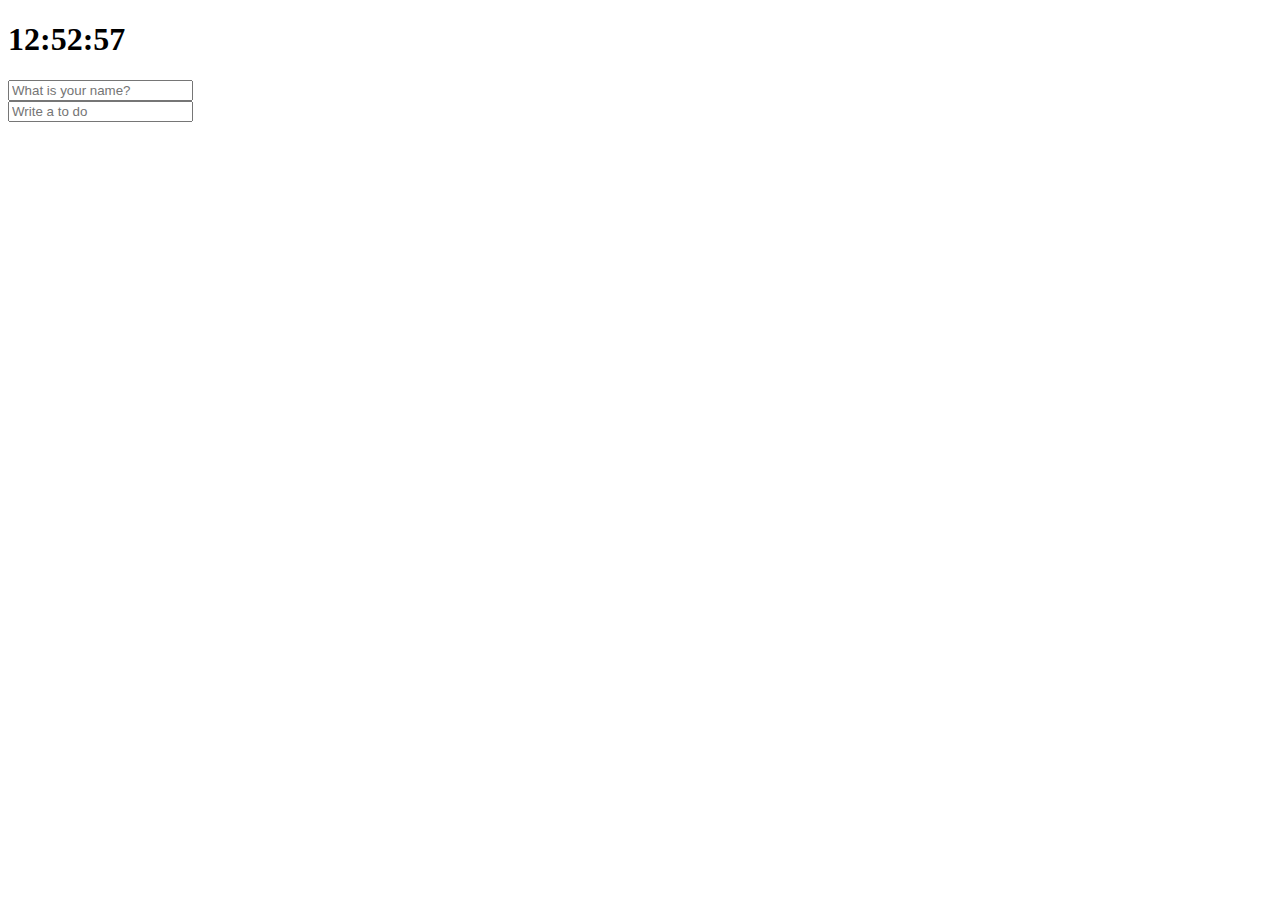
==== Momentum/index.html @ e649c4ae "Mementum init and working on" ====
<!DOCTYPE html>
<html>

<head>
    <title>Something</title>
    <meta charset="utf-8" />
    <link rel="stylesheet" href="index.css">
</head>

<body>
    <div class="js-clock">
        <h1>00:00</h1>
    </div>
    <form class="js-form form">
        <input type="text" placeholder="What is your name?" />
    </form>
    <h4 class="js-greetings greetings"></h4>
    <form class="js-toDoForm">
        <input type="text" placeholder="Write a to do" />
    </form>
    <ul class="js-toDoList">
    </ul>
    <script src="clock.js"></script>
    <script src="gretting.js"></script>
    <script src="todo.js"></script>
</body>

</html>
---- Momentum/index.css ----
.form,
.greetings {
    display: none;
}

.showing {
    display: block;
}
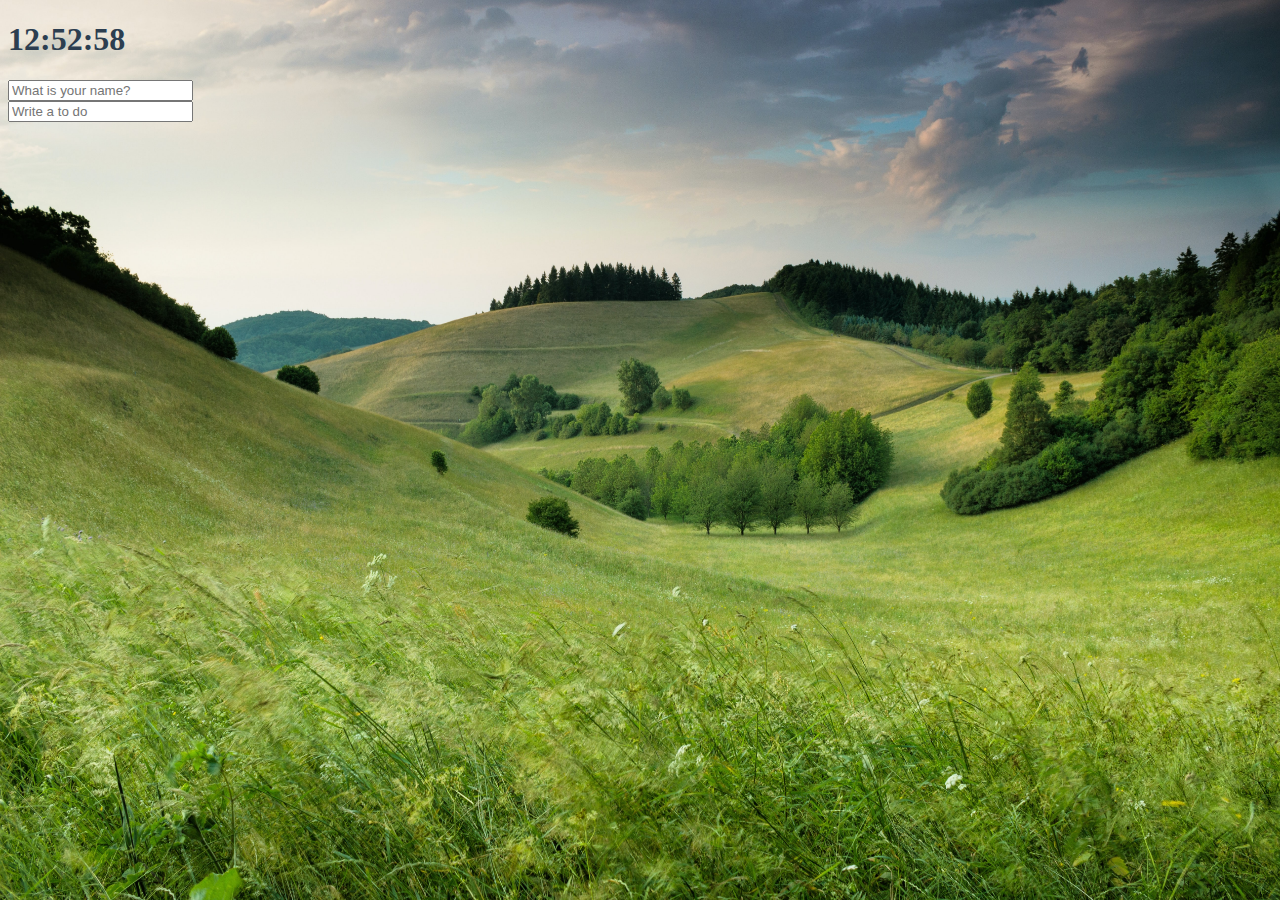
==== commit 5b23fba4: "Back Ground Image" ====
--- a/Momentum/index.html
+++ b/Momentum/index.html
@@ -23,6 +23,7 @@
     <script src="clock.js"></script>
     <script src="gretting.js"></script>
     <script src="todo.js"></script>
+    <script src="bg.js"></script>
 </body>
 
 </html>--- a/Momentum/index.css
+++ b/Momentum/index.css
@@ -1,3 +1,7 @@
+body {
+    color: #2c3e50;
+}
+
 .form,
 .greetings {
     display: none;
@@ -5,4 +9,24 @@
 
 .showing {
     display: block;
+}
+
+@keyframes fadeIn {
+    from {
+        opacity: 0;
+    }
+
+    to {
+        opacity: 1;
+    }
+}
+
+.bgImage {
+    position: absolute;
+    top: 0;
+    left: 0;
+    width: 100%;
+    height: 100%;
+    z-index: -1;
+    animation: fadeIn .5s linear;
 }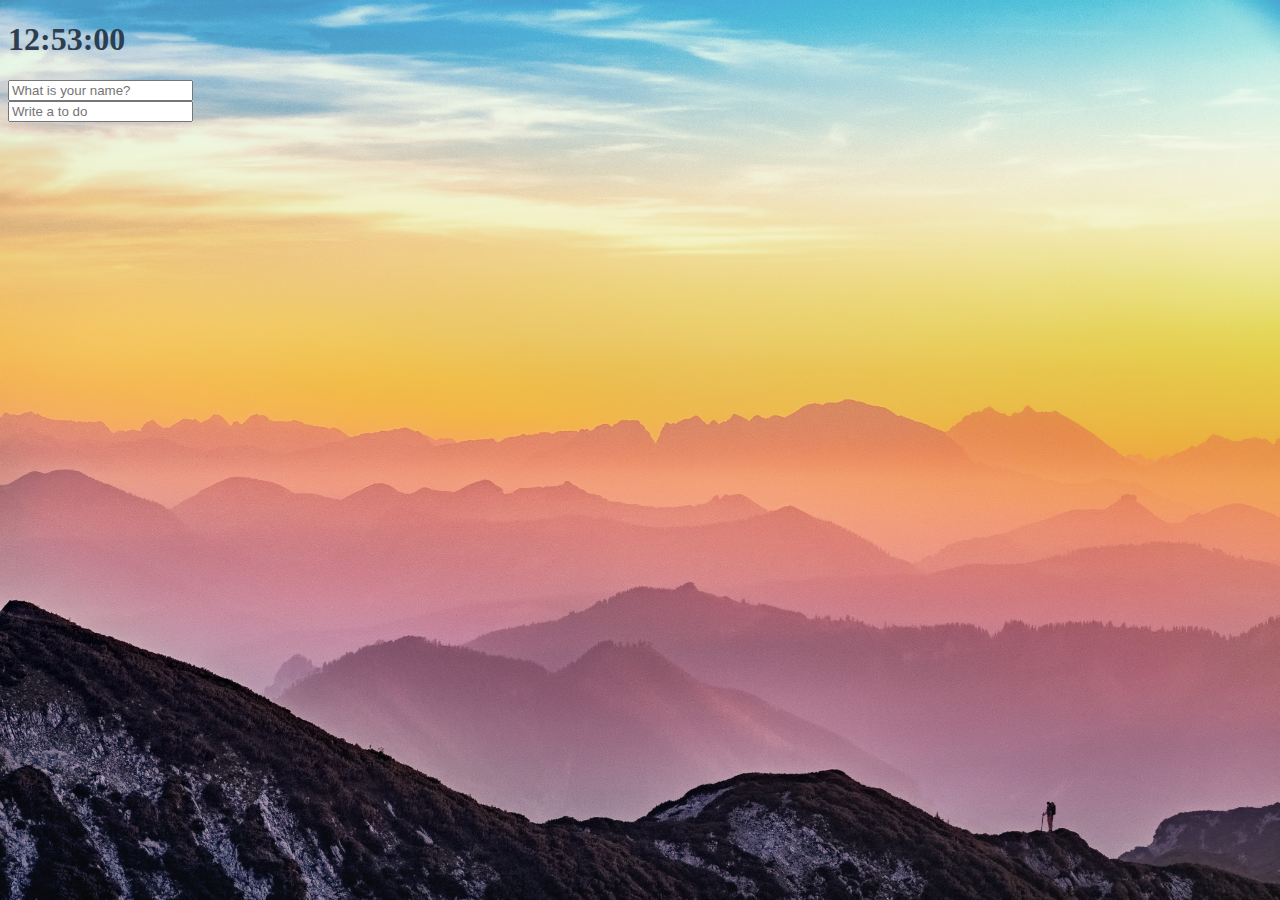
==== commit 78b66e14: "Weather API Done" ====
--- a/Momentum/index.html
+++ b/Momentum/index.html
@@ -20,10 +20,12 @@
     </form>
     <ul class="js-toDoList">
     </ul>
+    <span class="js-weather"></span>
     <script src="clock.js"></script>
     <script src="gretting.js"></script>
     <script src="todo.js"></script>
     <script src="bg.js"></script>
+    <script src="weather.js"></script>
 </body>
 
 </html>